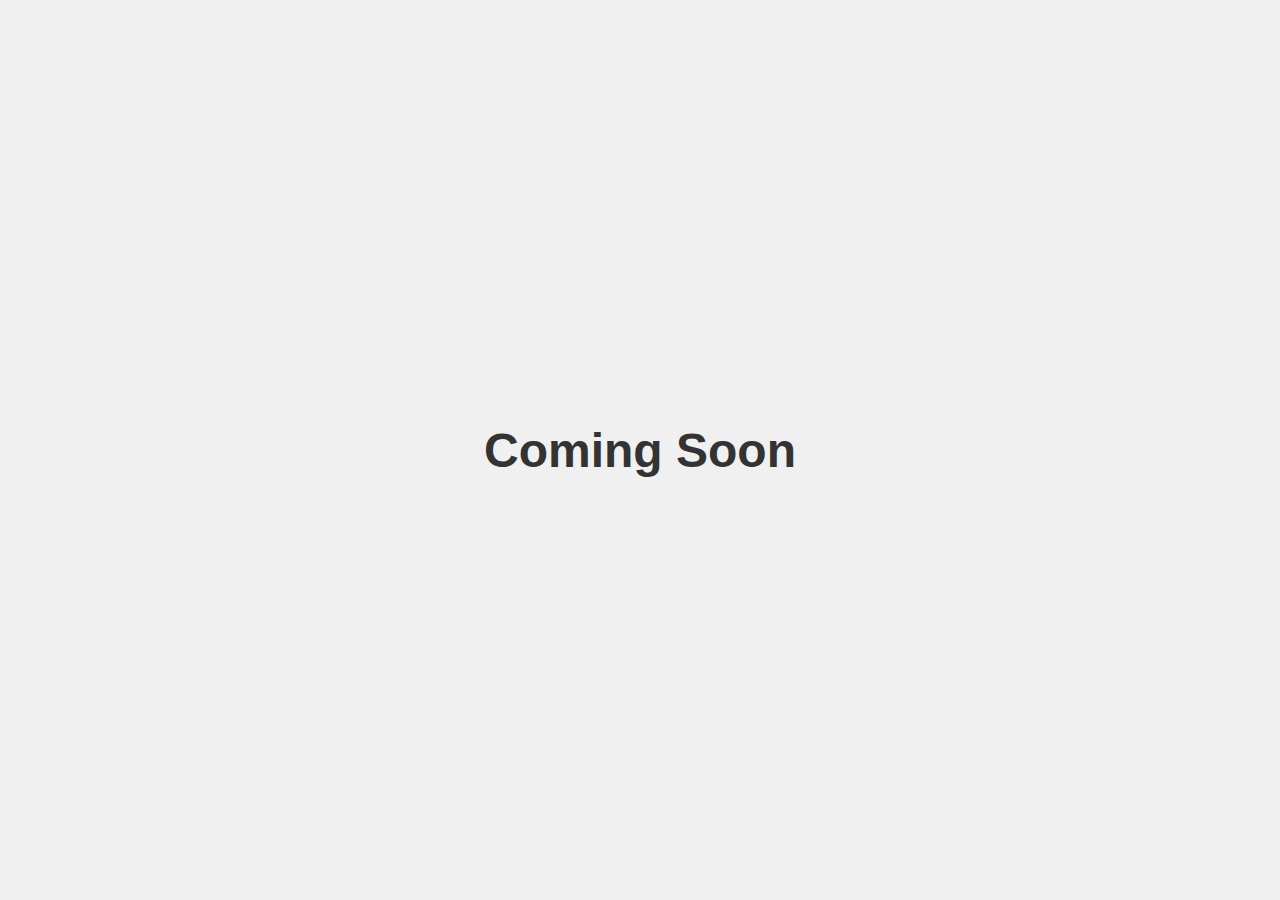
==== index.html @ 28dbd211 "Add files via upload" ====
<!DOCTYPE html>
<html lang="en">
<head>
    <meta charset="UTF-8">
    <meta name="viewport" content="width=device-width, initial-scale=1.0">
    <title>Coming Soon</title>
    <style>
        body {
            display: flex;
            justify-content: center;
            align-items: center;
            height: 100vh;
            margin: 0;
            font-family: Arial, sans-serif;
            background-color: #f0f0f0;
        }
        h1 {
            font-size: 3rem;
            color: #333;
        }
    </style>
</head>
<body>
    <h1>Coming Soon</h1>
</body>
</html>
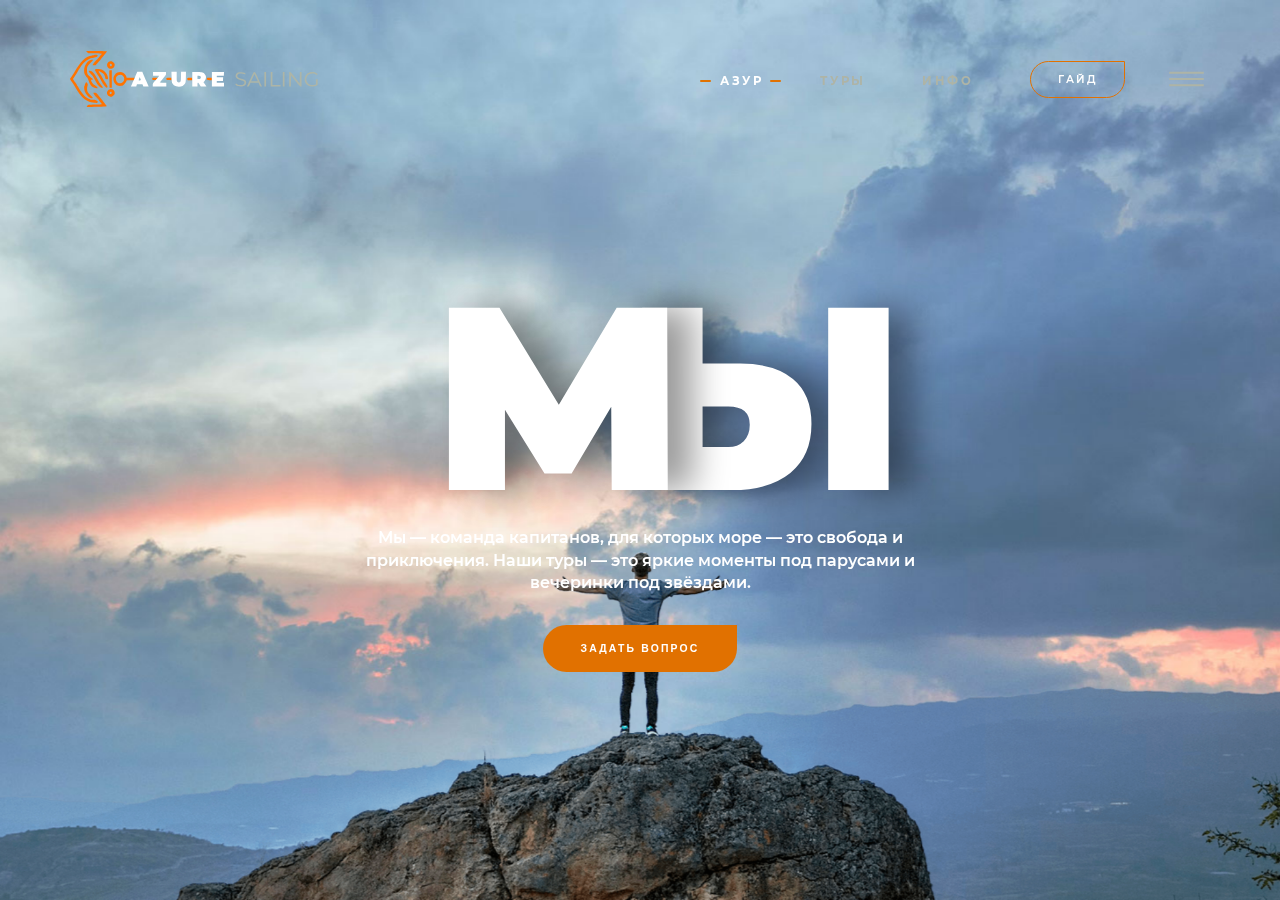
==== commit ea4dc5dc: "Add files via upload" ====
--- a/index.html
+++ b/index.html
@@ -1,26 +1,147 @@
-<!DOCTYPE html>
-<html lang="en">
-<head>
-    <meta charset="UTF-8">
-    <meta name="viewport" content="width=device-width, initial-scale=1.0">
-    <title>Coming Soon</title>
-    <style>
-        body {
-            display: flex;
-            justify-content: center;
-            align-items: center;
-            height: 100vh;
-            margin: 0;
-            font-family: Arial, sans-serif;
-            background-color: #f0f0f0;
-        }
-        h1 {
-            font-size: 3rem;
-            color: #333;
-        }
-    </style>
-</head>
-<body>
-    <h1>Coming Soon</h1>
-</body>
-</html>
+<!DOCTYPE html>
+<html lang="en">
+<head>
+
+	<meta charset="UTF-8">
+
+    <meta name="description" content="Azure Sailing: увлекательные туры на яхтах по Турции и за ее пределами. Погрузитесь в мир морских приключений и отдыха.">
+    <meta name="keywords" content="яхтинг, туры на яхте, Azure Sailing, Турция, Сейшелы, Таиланд, морские приключения, отдых на яхте">
+    <meta property="og:title" content="Azure Sailing - Морские приключения и отдых на яхтах">
+    <meta property="og:description" content="Туры на яхтах по Турции и не только. Испытайте свободу, приключения и отдых на воде с Azure Sailing.">
+    <meta property="og:type" content="website">
+    <meta property="og:image" content="https://epic-murloc.github.io/azure-sailing/img/logos.png">
+    <meta property="og:url" content="https://epic-murloc.github.io/azure-sailing/">
+    
+
+    <script type="application/ld+json">
+    {
+      "@context": "https://schema.org",
+      "@type": "TouristAttraction",
+      "name": "Azure Sailing",
+      "description": "Azure Sailing предлагает туры на яхтах по Турции, Сейшелам, Таиланду и другим потрясающим местам. Откройте для себя красоту моря, приключения и атмосферу свободы.",
+      "url": "https://epic-murloc.github.io/azure-sailing/",
+      "image": "https://epic-murloc.github.io/azure-sailing/img/logos.png",
+      "sameAs": [
+        "https://t.me/+JqLoRv2yFLNmMWFi",
+        "https://sdm.gitbook.io/azure-sailing"
+      ]
+    }
+    </script>
+    
+	<link rel="icon" href="img/favicon.png" type="image/x-icon">
+	<meta name="viewport" content="width=device-width, initial-scale=1.0">
+	<title>Azure Sailing</title>
+
+	<script src="libs/btn/anim-menu-btn.min.js" defer></script>
+	<link rel="stylesheet" href="libs/swiper/swiper-bundle.min.css">
+	<script src="libs/swiper/swiper-bundle.min.js" defer></script>
+
+	<link rel="stylesheet" href="css/main.css">
+	<script src="js/app.js" defer></script>
+
+</head>
+<body>
+
+	<div class="swiper slider">
+
+		<div class="slider-ui">
+
+			<div class="container header-wrapper">
+
+				<div class="top-line">
+
+					<div class="row">
+
+						<div class="col col--center">
+							<a href="#" class="logo">
+								<img src="img/logo.svg" alt="Azure Sailing">
+							</a>
+						</div>
+
+						<div class="col col--center col--right col--lead">
+							<nav class="main-menu">
+								<ul>
+									<li class="active"><span>Азур</span></li>
+									<li><a href="tours.html">Туры</a></li>
+									<li><a href="info.html">Инфо</a></li>
+								</ul>
+							</nav>
+							<a href="https://sdm.gitbook.io/azure-sailing" class="button button--top" target="_blank">Гайд</a>
+						</div>
+
+						<div class="col col--center">
+							<button class="submenu anim-menu-btn">
+								<i class="anim-menu-btn__icon anim-menu-btn__icon--arrow-down"></i>
+							</button>
+						</div>
+
+					</div>
+
+				</div>
+
+				<div class="header-content">
+
+					<div class="header-content__slide active">
+						<h1 class="letters">Мы</h1>
+						<div class="header-content__info">
+							<p>Мы — команда капитанов, для которых море — это свобода и приключения. Наши туры — это яркие моменты под парусами и вечеринки под звёздами.</p><br>
+							<a href="https://forms.gle/qGkP8txVdW1f185G9" target="_blank">
+								<button class="button button--main">Задать вопрос</button>
+							</a>
+						</div>
+					</div>
+
+					<div class="header-content__slide">
+						<h1 class="letters">Яхты</h1>
+						<div class="header-content__info">
+							<p>Мы путешествуем на ультрасовременных яхтах, созданных для комфортного и яркого отдыха на воде.</p><br>
+							<a href="https://forms.gle/qGkP8txVdW1f185G9" target="_blank">
+								<button class="button button--main">Задать вопрос</button>
+							</a>
+						</div>
+					</div>
+
+					<div class="header-content__slide">
+						<h1 class="letters">Для кого</h1>
+						<div class="header-content__info">
+							<p>Мы хотим видеть таких же классных и открытых новым эмоциям людей, для кого путешествия — это свобода и приключения.</p><br>
+							<a href="https://forms.gle/qGkP8txVdW1f185G9" target="_blank">
+								<button class="button button--main">Задать вопрос</button>
+							</a>
+						</div>
+					</div>
+
+				</div>
+
+				<div class="header-bottom">
+					
+				</div>
+
+			</div>
+
+		</div>
+
+		<div class="swiper-wrapper">
+
+			<div class="swiper-slide slider__item">
+				<div class="slider__layer" data-swiper-parallax="35%" style="background-image: url(img/slides/us_back.jpg);"></div>
+				<div class="slider__layer" data-swiper-parallax="25%" style="background-image: url(img/slides/us_mid.png);"></div>
+				<div class="slider__layer" data-swiper-parallax="14%" style="background-image: url(img/slides/us_front.png);"></div>
+			</div>
+			<div class="swiper-slide slider__item">
+				<div class="slider__layer" data-swiper-parallax="35%" style="background-image: url(img/slides/yacht_back.jpg);"></div>
+				<div class="slider__layer" data-swiper-parallax="25%" style="background-image: url(img/slides/yacht_mid.png);"></div>
+				<div class="slider__layer" data-swiper-parallax="14%" style="background-image: url(img/slides/yacht_front.png);"></div>
+			</div>
+			<div class="swiper-slide slider__item">
+				<div class="slider__layer" data-swiper-parallax="35%" style="background-image: url(img/slides/who_back.jpg);"></div>
+				<div class="slider__layer" data-swiper-parallax="25%" style="background-image: url(img/slides/who_mid.png);"></div>
+				<div class="slider__layer" data-swiper-parallax="14%" style="background-image: url(img/slides/who_front.png);"></div>
+			</div>
+
+		</div>
+
+	</div>
+
+</body>
+</html>--- a/css/main.css
+++ b/css/main.css
@@ -0,0 +1,244 @@
+@import '../libs/btn/anim-menu-btn.css';
+
+@import '../css/vars.css';
+@import '../css/grid.css';
+
+* {
+	margin: 0;
+	padding: 0;
+	box-sizing: border-box;
+}
+
+html, body {
+	height: 100%;
+	background-color: #2B474B;
+	color: var(--white-color);
+}
+
+@font-face {
+	font-family: montserrat-g;
+	src: url(../fonts/Montserrat-Regular.woff2);
+}
+
+@font-face {
+	font-family: montserrat-g;
+	src: url(../fonts/Montserrat-Bold.woff2);
+	font-weight: 700;
+}
+
+@font-face {
+	font-family: montserrat-g;
+	src: url(../fonts/Montserrat-Black.woff2);
+	font-weight: 900;
+}
+
+@font-face {
+	font-family: montserrat-g;
+	src: url(../fonts/Montserrat-SemiBold.woff2);
+	font-weight: 600;
+}
+
+body {
+	font-size: 16px;
+	font-family: montserrat-g, sans-serif;
+}
+
+.slider {
+	height: 100%;
+}
+
+.slider__layer {
+	position: absolute;
+	inset: 0;
+	background-size: cover;
+	background-position: center;
+	will-change: transform;
+}
+
+.slider__item {
+	overflow: hidden;
+	transform: scale(1.25)!important;
+	transition: 2s ease!important;
+}
+
+.slider__item:not(.swiper-slide-active) {
+	transform: scale(1)!important;
+}
+
+.slider-ui {
+	position: absolute;
+	z-index: 10;
+	inset: 0;
+}
+
+.top-line {
+	padding: 3.2em 0;
+}
+
+.logo {
+	display: block;
+}
+
+.logo img {
+	display: block;
+	width: 15.5em;
+}
+
+.main-menu li {
+	list-style-type: none;
+	display: inline-block;
+}
+
+.main-menu li > * {
+	color: var(--gray-color);
+	text-transform: uppercase;
+	font-weight: 700;
+	text-decoration: none;
+	font-size: .725em;
+	letter-spacing: .25em;
+	position: relative;
+}
+
+.main-menu li > *::before,
+.main-menu li > *::after {
+	content: '';
+	display: inline-block;
+	height: 2px;
+	background-color: var(--green-color);
+	width: 11.25px;
+	vertical-align: middle;
+	top: -1px;
+	left: -1.5px;
+	position: relative;
+	border-radius: 10em;
+	margin: 0 7.25px;
+	visibility: hidden;
+}
+
+.main-menu li.active > *,
+.main-menu li:hover > * {
+	color: var(--white-color);
+}
+
+.main-menu li.active > *::before,
+.main-menu li:hover > *::before,
+.main-menu li.active > *::after,
+.main-menu li:hover > *::after {
+	visibility: visible;
+}
+
+.button {
+	padding: 1.05em 2.6em;
+	color: var(--white-color);
+	background-color: var(--green-color);
+	border: 1.5px solid transparent;
+	border-radius: 10em 0 10em 10em;
+	font-weight: 600;
+	text-decoration: none;
+	letter-spacing: .21em;
+	text-transform: uppercase;
+	font-size: .65em;
+	cursor: pointer;
+}
+
+.button--top {
+	background-color: transparent;
+	border-color: var(--green-color);
+	margin: 0 2em 0 3em;
+}
+
+.button--main {
+	margin-top: 3em;
+	padding: 1.6em 3.5em;
+}
+
+.button:hover {
+	background-color: var(--green-color);
+}
+
+.submenu {
+	--anim-menu-btn-color: var(--gray-color);
+	--anim-menu-btn-gap: .195em;
+	--anim-menu-btn-width: 1.08em;
+}
+
+.header-wrapper {
+	display: flex;
+	flex-direction: column;
+	height: 100%;
+}
+
+.header-content {
+	flex: 1;
+	text-align: center;
+	display: flex;
+	justify-content: center;
+	align-items: center;
+	line-height: 1;
+	flex-direction: column;
+}
+
+.header-content__slide {
+	position: absolute;
+}
+
+.header-content h1 {
+	font-size: calc(var(--index) * 11.95);
+	text-transform: uppercase;
+	font-weight: 900;
+}
+
+.header-content p {
+	max-width: 560px;
+	font-weight: 600;
+	line-height: 1.4;
+	display: inline-block;
+}
+
+.header-bottom {
+	min-height: 120px;
+}
+
+.letters .letter {
+	text-shadow: 25px 0 35px rgba(0 0 0 / .4);
+	position: relative;
+	margin-left: calc(var(--index) * -2.65);
+	right: calc(var(--index) * -2.65);
+	opacity: 0;
+	top: -5em;
+	transition: opacity var(--transition), top var(--transition);
+}
+
+.header-content__slide.active .letter {
+	opacity: 1;
+	top: 0;
+}
+
+.header-content__slide.active + * .letter {
+	top: 5em;
+}
+
+.header-content__info {
+	top: -18em;
+	position: relative;
+	opacity: 0;
+	transition: opacity 1s ease, top 1.25s ease;
+}
+
+.header-content__slide.active .header-content__info {
+	opacity: 1;
+	top: 0;
+}
+
+.header-content__slide:has(* + .active .header-content__info),
+.header-content__slide.active + * .header-content__info {
+	top: 18em;
+}
+
+.slider-ui {
+	pointer-events: none;
+}
+
+.logo, .main-menu, .button, .submenu {
+	pointer-events: auto;
+}
